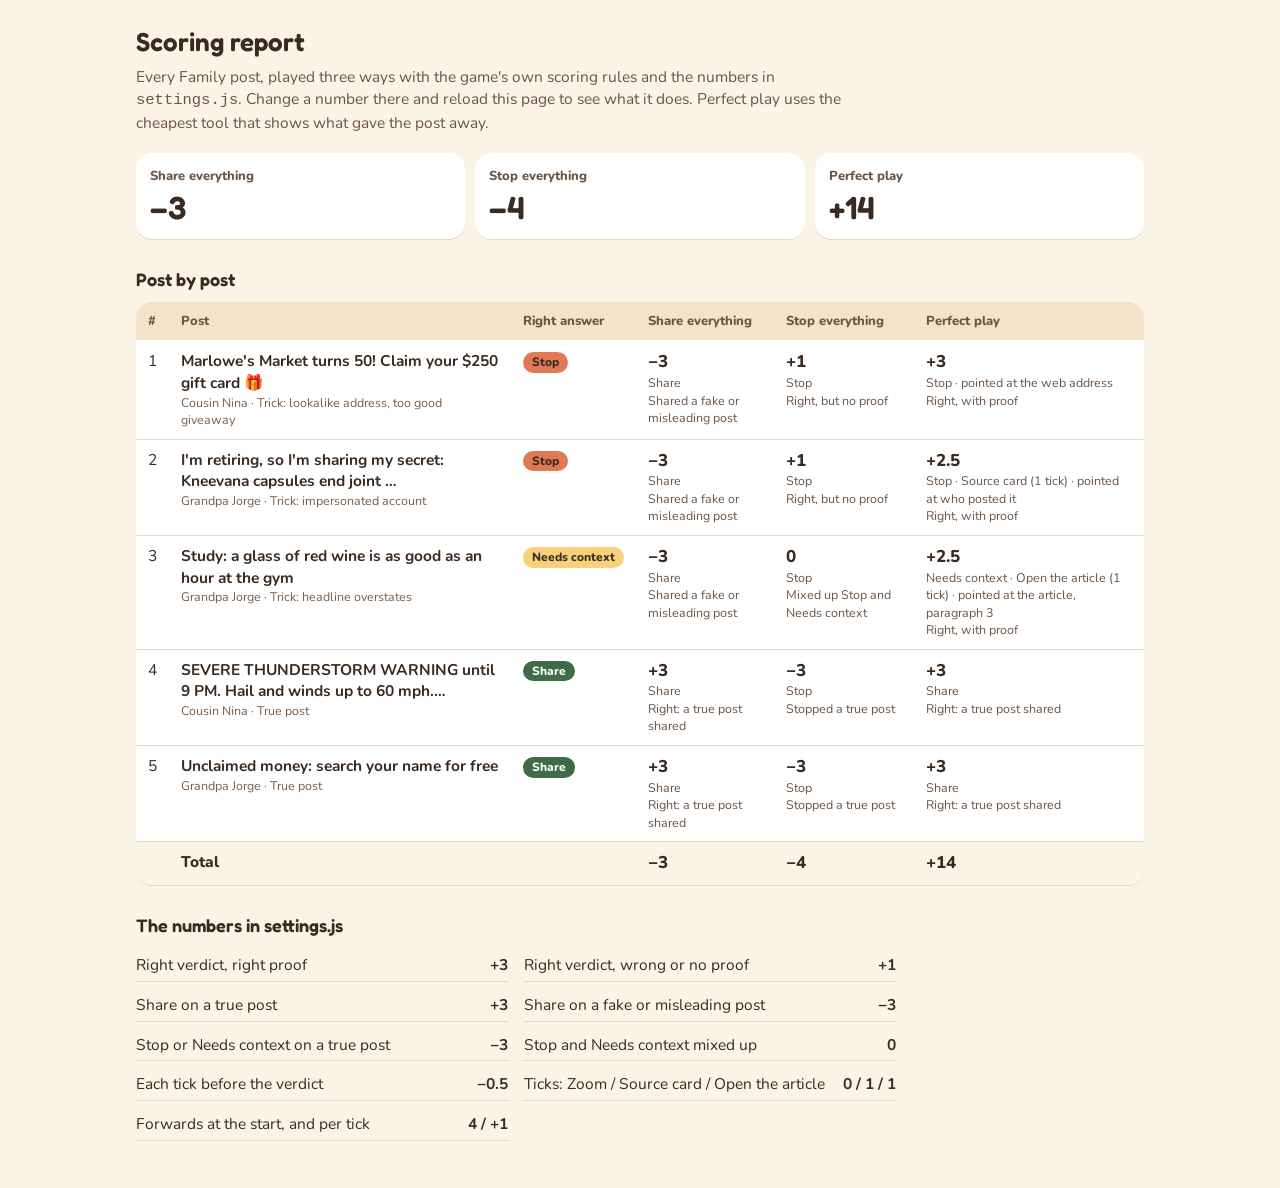
==== report.html @ e819bd72 "Sprint 2: checking tools, proof, scoring and a scoring report - Tapping the post opens a tool tray: " ====
<!doctype html>
<html lang="en">
<head>
  <meta charset="utf-8">
  <meta name="viewport" content="width=device-width, initial-scale=1">
  <title>Scoring report</title>
  <!-- Plays every post three ways (share everything, stop everything, perfect
       play) with the game's own scoring rules (scoring.js) and numbers
       (settings.js), and shows the points in a table. Change a number in
       settings.js and reload this page to see what it does. -->
  <link rel="stylesheet" href="fonts/fonts.css">
  <style>
    :root {
      --cream: #FBF3E6;
      --sand: #F3E3C8;
      --white: #FFFFFF;
      --ink: #3B2A20;
      --cocoa: #6B5444;
      --muted: #7A5E48;
      --brick: #9A4A28;
      --terracotta: #E07A55;
      --blush: #FBE3D6;
      --sage: #3F6B47;
      --marigold: #F6D27A;
      --shadow: #EAD9BF;
    }
    * { box-sizing: border-box; }
    body { margin: 0; background: var(--cream); color: var(--ink); font-family: "Nunito", system-ui, sans-serif; font-size: 15.5px; line-height: 1.4; }
    h1, h2 { font-family: "Fredoka", "Nunito", sans-serif; font-weight: 600; margin: 0; }
    .page { max-width: 1040px; margin: 0 auto; padding: 24px 16px 48px; }
    h1 { font-size: 26px; }
    h2 { font-size: 18px; margin: 28px 0 10px; }
    .intro { margin: 6px 0 0; color: var(--cocoa); max-width: 720px; }

    .totals { display: grid; grid-template-columns: repeat(3, minmax(0, 1fr)); gap: 10px; margin-top: 20px; }
    .total { background: var(--white); border-radius: 16px; padding: 14px; box-shadow: 0 1px 0 var(--shadow); }
    .total .name { font-size: 13px; font-weight: 800; color: var(--cocoa); }
    .total .points { font-family: "Fredoka", "Nunito", sans-serif; font-weight: 600; font-size: 32px; line-height: 1.1; margin-top: 4px; }

    .table-wrap { overflow-x: auto; background: var(--white); border-radius: 16px; box-shadow: 0 1px 0 var(--shadow); }
    table { width: 100%; min-width: 760px; border-collapse: collapse; }
    th, td { text-align: left; vertical-align: top; padding: 10px 12px; }
    thead th { background: var(--sand); font-size: 13px; font-weight: 800; color: var(--cocoa); }
    tbody tr + tr td, tfoot td { box-shadow: inset 0 1px 0 var(--shadow); }
    tfoot td { font-weight: 800; background: var(--cream); }
    .post-title { font-weight: 700; }
    .post-meta { font-size: 12.5px; color: var(--muted); }
    .points { font-weight: 800; font-size: 17px; white-space: nowrap; }
    .note { font-size: 12.5px; color: var(--cocoa); }
    .mark { display: inline-flex; align-items: center; gap: 4px; }

    .chip { display: inline-flex; align-items: center; gap: 4px; border-radius: 999px; padding: 2px 9px; font-size: 12px; font-weight: 800; white-space: nowrap; }
    .verdict-share { background: var(--sage); color: var(--white); }
    .verdict-stop { background: var(--terracotta); color: var(--ink); }
    .verdict-needs-context { background: var(--marigold); color: var(--ink); }

    .rules { margin: 0; padding: 0; list-style: none; display: grid; grid-template-columns: repeat(2, minmax(0, 1fr)); gap: 6px 16px; max-width: 760px; }
    .rules li { display: flex; justify-content: space-between; gap: 12px; padding: 6px 0; box-shadow: inset 0 -1px 0 var(--shadow); }
    .rules b { white-space: nowrap; }

    @media (max-width: 640px) {
      .totals { grid-template-columns: minmax(0, 1fr); }
      .rules { grid-template-columns: minmax(0, 1fr); }
    }
  </style>
</head>
<body>
  <div class="page">
    <h1>Scoring report</h1>
    <p class="intro">Every Family post, played three ways with the game's own scoring rules and the numbers in <code>settings.js</code>. Change a number there and reload this page to see what it does. Perfect play uses the cheapest tool that shows what gave the post away.</p>

    <div class="totals" id="totals"></div>

    <h2>Post by post</h2>
    <div class="table-wrap"><table>
      <thead><tr><th>#</th><th>Post</th><th>Right answer</th><th>Share everything</th><th>Stop everything</th><th>Perfect play</th></tr></thead>
      <tbody id="rows"></tbody>
      <tfoot><tr id="foot"></tr></tfoot>
    </table></div>

    <h2>The numbers in settings.js</h2>
    <ul class="rules" id="rules"></ul>
  </div>

  <script src="settings.js"></script>
  <script src="posts/family.js"></script>
  <script src="scoring.js"></script>
  <script>
    // Labels for this report only (it's for building, so it's in English)
    var STRATEGIES = [
      ["shareEverything", "Share everything"],
      ["stopEverything", "Stop everything"],
      ["perfect", "Perfect play"]
    ];
    var VERDICTS = { share: "Share", stop: "Stop", "needs-context": "Needs context" };
    var OUTCOMES = {
      rightShare: "Right: a true post shared",
      rightWithProof: "Right, with proof",
      rightNoProof: "Right, but no proof",
      sharedFalse: "Shared a fake or misleading post",
      stoppedTrue: "Stopped a true post",
      mixedUp: "Mixed up Stop and Needs context"
    };
    var TOOLS = { zoom: "Zoom", source: "Source card", article: "Open the article" };
    var CLUES = {
      "source.url": "the web address", headline: "the headline", image: "the picture", message: "the sender's message",
      date: "the date", finePrint: "the fine print", "source.about": "who posted it"
    };
    var POINTS = [
      ["rightVerdictRightProof", "Right verdict, right proof"],
      ["rightVerdictNoProof", "Right verdict, wrong or no proof"],
      ["rightShare", "Share on a true post"],
      ["sharedFalse", "Share on a fake or misleading post"],
      ["stoppedTrue", "Stop or Needs context on a true post"],
      ["mixedUp", "Stop and Needs context mixed up"],
      ["perTick", "Each tick before the verdict"]
    ];

    function esc(value) {
      return String(value).replace(/[&<>"]/g, function (c) { return { "&": "&amp;", "<": "&lt;", ">": "&gt;", '"': "&quot;" }[c]; });
    }

    function signed(n) { return (n > 0 ? "+" : "") + String(n + 0).replace("-", "−"); }

    function clueName(clue) {
      return CLUES[clue] || "the article, paragraph " + clue.replace("article.p", "");
    }

    function verdictChip(verdict) {
      return '<span class="chip verdict-' + verdict + '">' + VERDICTS[verdict] + "</span>";
    }

    // What a strategy did with a post, in a few words
    function describe(play, result) {
      var tools = Scoring.tools.filter(function (t) { return play.used[t]; }).map(function (t) { return TOOLS[t]; });
      var parts = [VERDICTS[play.verdict]];
      if (tools.length) parts.push(tools.join(", ") + " (" + result.ticks + (result.ticks === 1 ? " tick" : " ticks") + ")");
      if (play.proof) parts.push("pointed at " + clueName(play.proof));
      return parts.join(" · ") + "<br>" + OUTCOMES[result.outcome];
    }

    var totals = {};
    STRATEGIES.forEach(function (s) { totals[s[0]] = 0; });

    document.getElementById("rows").innerHTML = window.POSTS.map(function (post, i) {
      var cells = STRATEGIES.map(function (s) {
        var play = Scoring.strategies[s[0]](post);
        var result = Scoring.score(post, play);
        totals[s[0]] += result.total;
        return '<td><div class="points">' + signed(result.total) + '</div><div class="note">' + describe(play, result) + "</div></td>";
      }).join("");
      var tricks = post.tricks.length ? "Trick: " + post.tricks.join(", ").replace(/-/g, " ") : "True post";
      return "<tr><td>" + (i + 1) + '</td><td><div class="post-title">' + esc(post.text.en.headline.length > 70 ? post.text.en.headline.slice(0, 68) + "…" : post.text.en.headline) +
        '</div><div class="post-meta">' + esc(post.sender === "nina" ? "Cousin Nina" : "Grandpa Jorge") + " · " + esc(tricks) + "</div></td>" +
        "<td>" + verdictChip(post.verdict) + "</td>" + cells + "</tr>";
    }).join("");

    document.getElementById("foot").innerHTML = '<td></td><td>Total</td><td></td>' + STRATEGIES.map(function (s) {
      return '<td class="points">' + signed(totals[s[0]]) + "</td>";
    }).join("");

    document.getElementById("totals").innerHTML = STRATEGIES.map(function (s) {
      return '<div class="total"><div class="name">' + s[1] + '</div><div class="points">' + signed(totals[s[0]]) + "</div></div>";
    }).join("");

    var P = window.SETTINGS.points;
    document.getElementById("rules").innerHTML = POINTS.map(function (p) {
      return "<li><span>" + p[1] + "</span><b>" + signed(P[p[0]]) + "</b></li>";
    }).join("") +
      "<li><span>Ticks: Zoom / Source card / Open the article</span><b>" +
      [window.SETTINGS.toolTicks.zoom, window.SETTINGS.toolTicks.source, window.SETTINGS.toolTicks.article].join(" / ") + "</b></li>" +
      "<li><span>Forwards at the start, and per tick</span><b>" + window.SETTINGS.forwardsAtStart + " / +" + window.SETTINGS.forwardsPerTick + "</b></li>";
  </script>
</body>
</html>
---- fonts/fonts.css ----
/* Fredoka 600 and Nunito 400-800 (Latin letters, which cover Portuguese),
   embedded so the game works offline and never asks Google for them.
   Both are free under the SIL Open Font License: see the OFL files here. */

@font-face {
  font-family: "Fredoka";
  font-style: normal;
  font-weight: 600;
  font-display: swap;
  src: url([data-uri]) format("woff2");
  unicode-range: U+0000-00FF, U+0131, U+0152-0153, U+02BB-02BC, U+02C6, U+02DA, U+02DC, U+0304, U+0308, U+0329, U+2000-206F, U+20AC, U+2122, U+2191, U+2193, U+2212, U+2215, U+FEFF, U+FFFD;
}

@font-face {
  font-family: "Nunito";
  font-style: normal;
  font-weight: 400 800;
  font-display: swap;
  src: url([data-uri]) format("woff2");
  unicode-range: U+0000-00FF, U+0131, U+0152-0153, U+02BB-02BC, U+02C6, U+02DA, U+02DC, U+0304, U+0308, U+0329, U+2000-206F, U+20AC, U+2122, U+2191, U+2193, U+2212, U+2215, U+FEFF, U+FFFD;
}
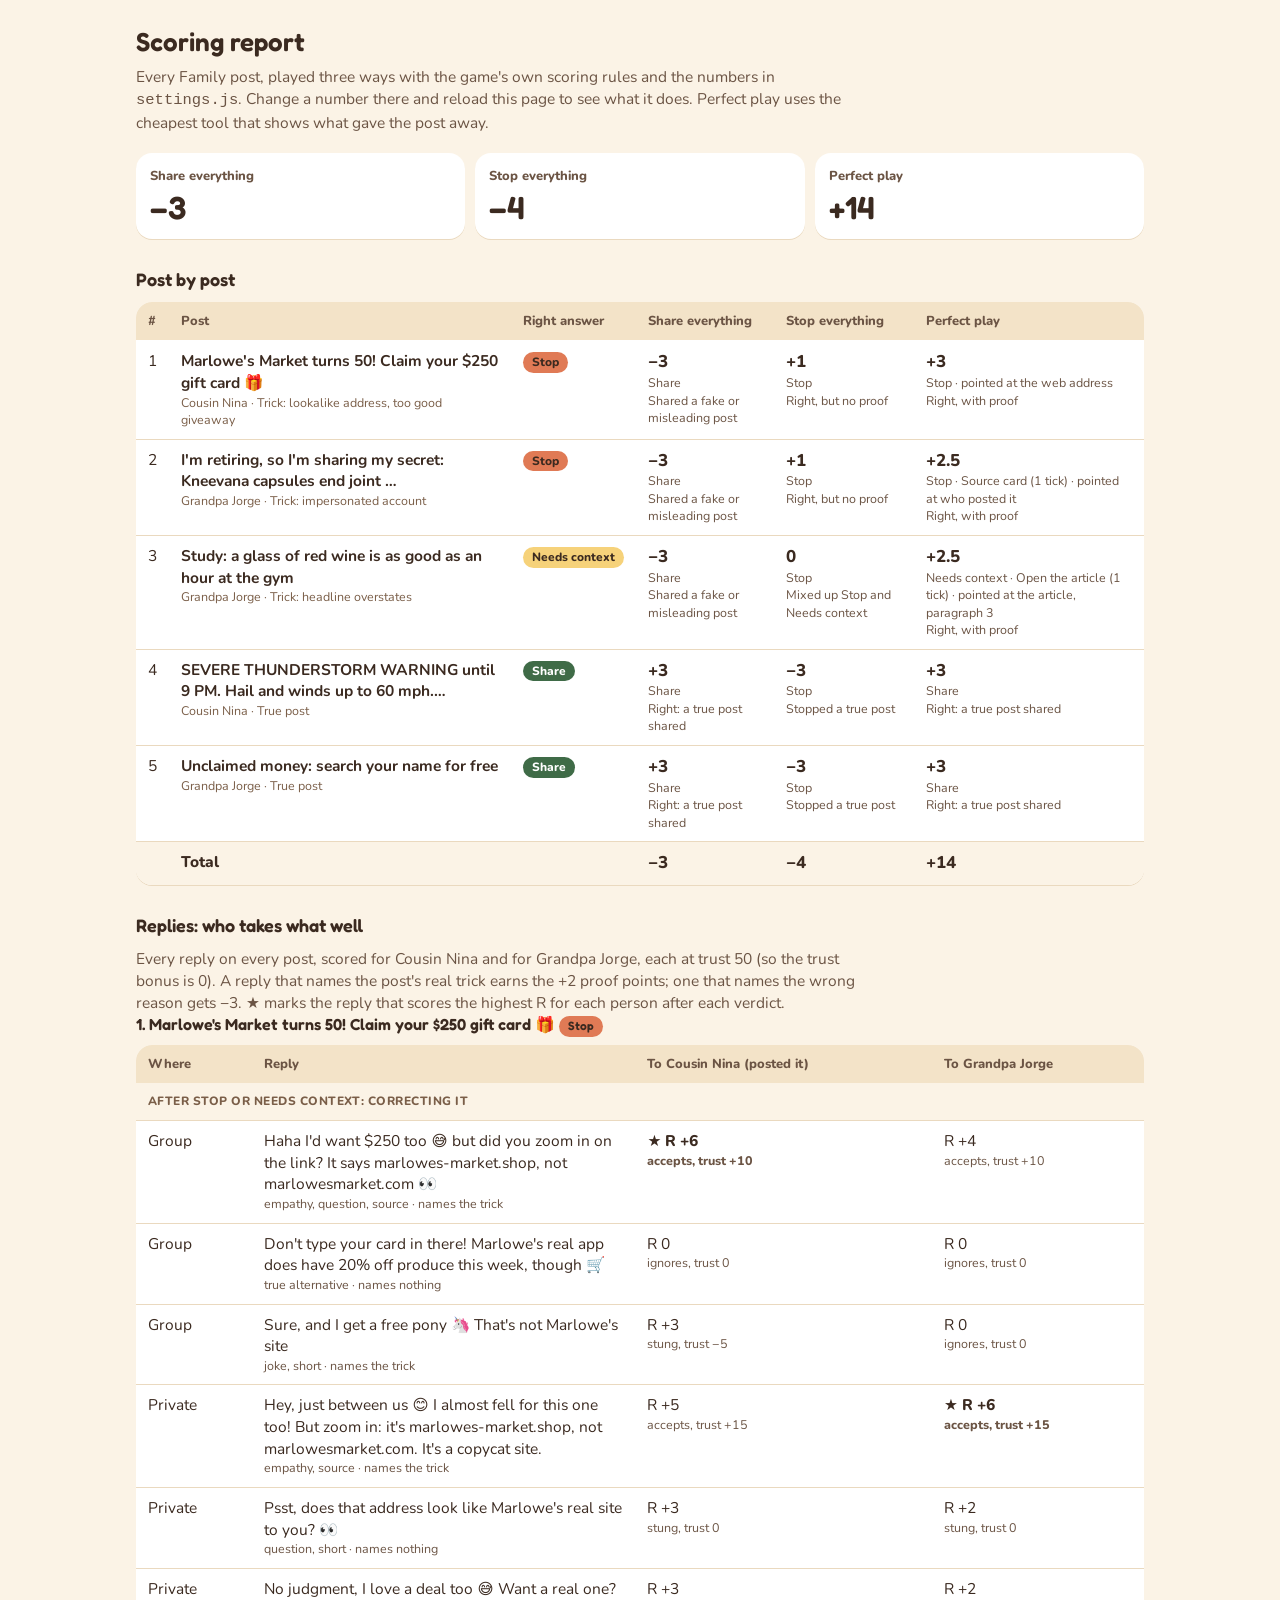
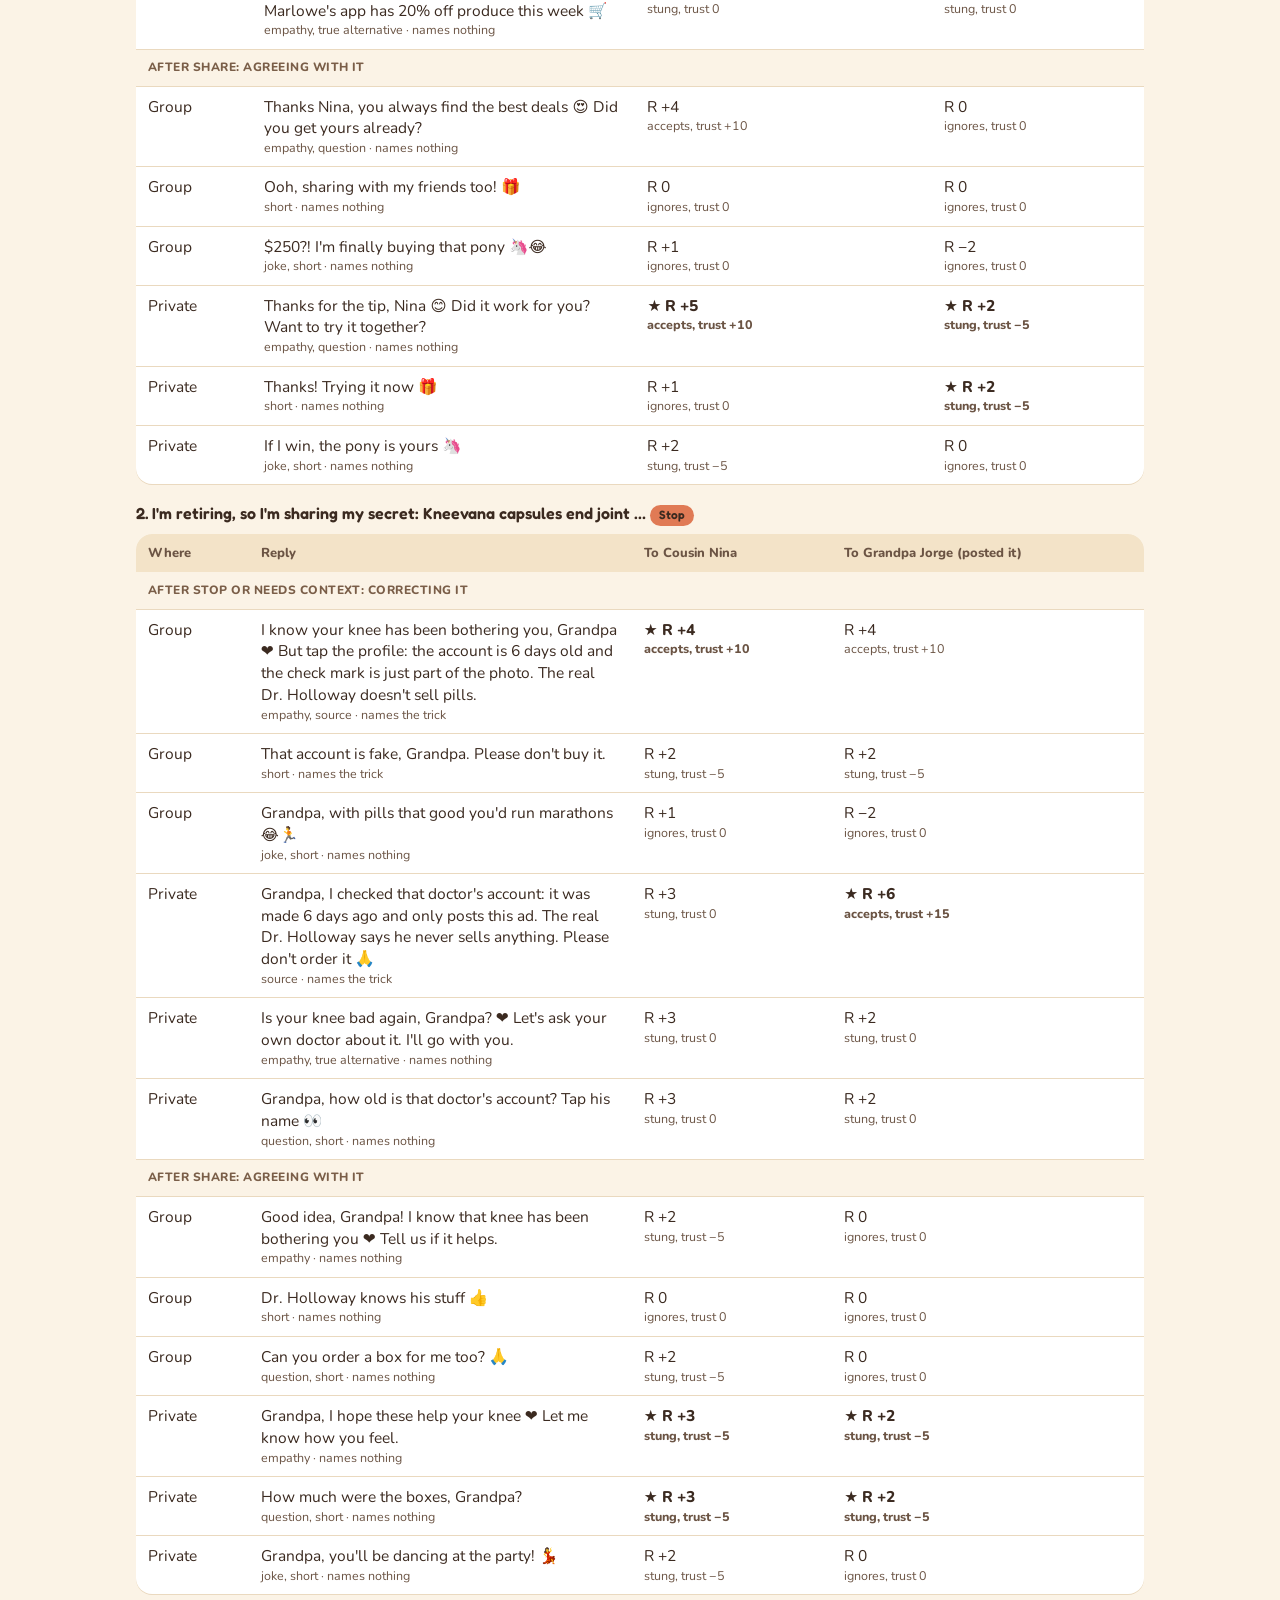
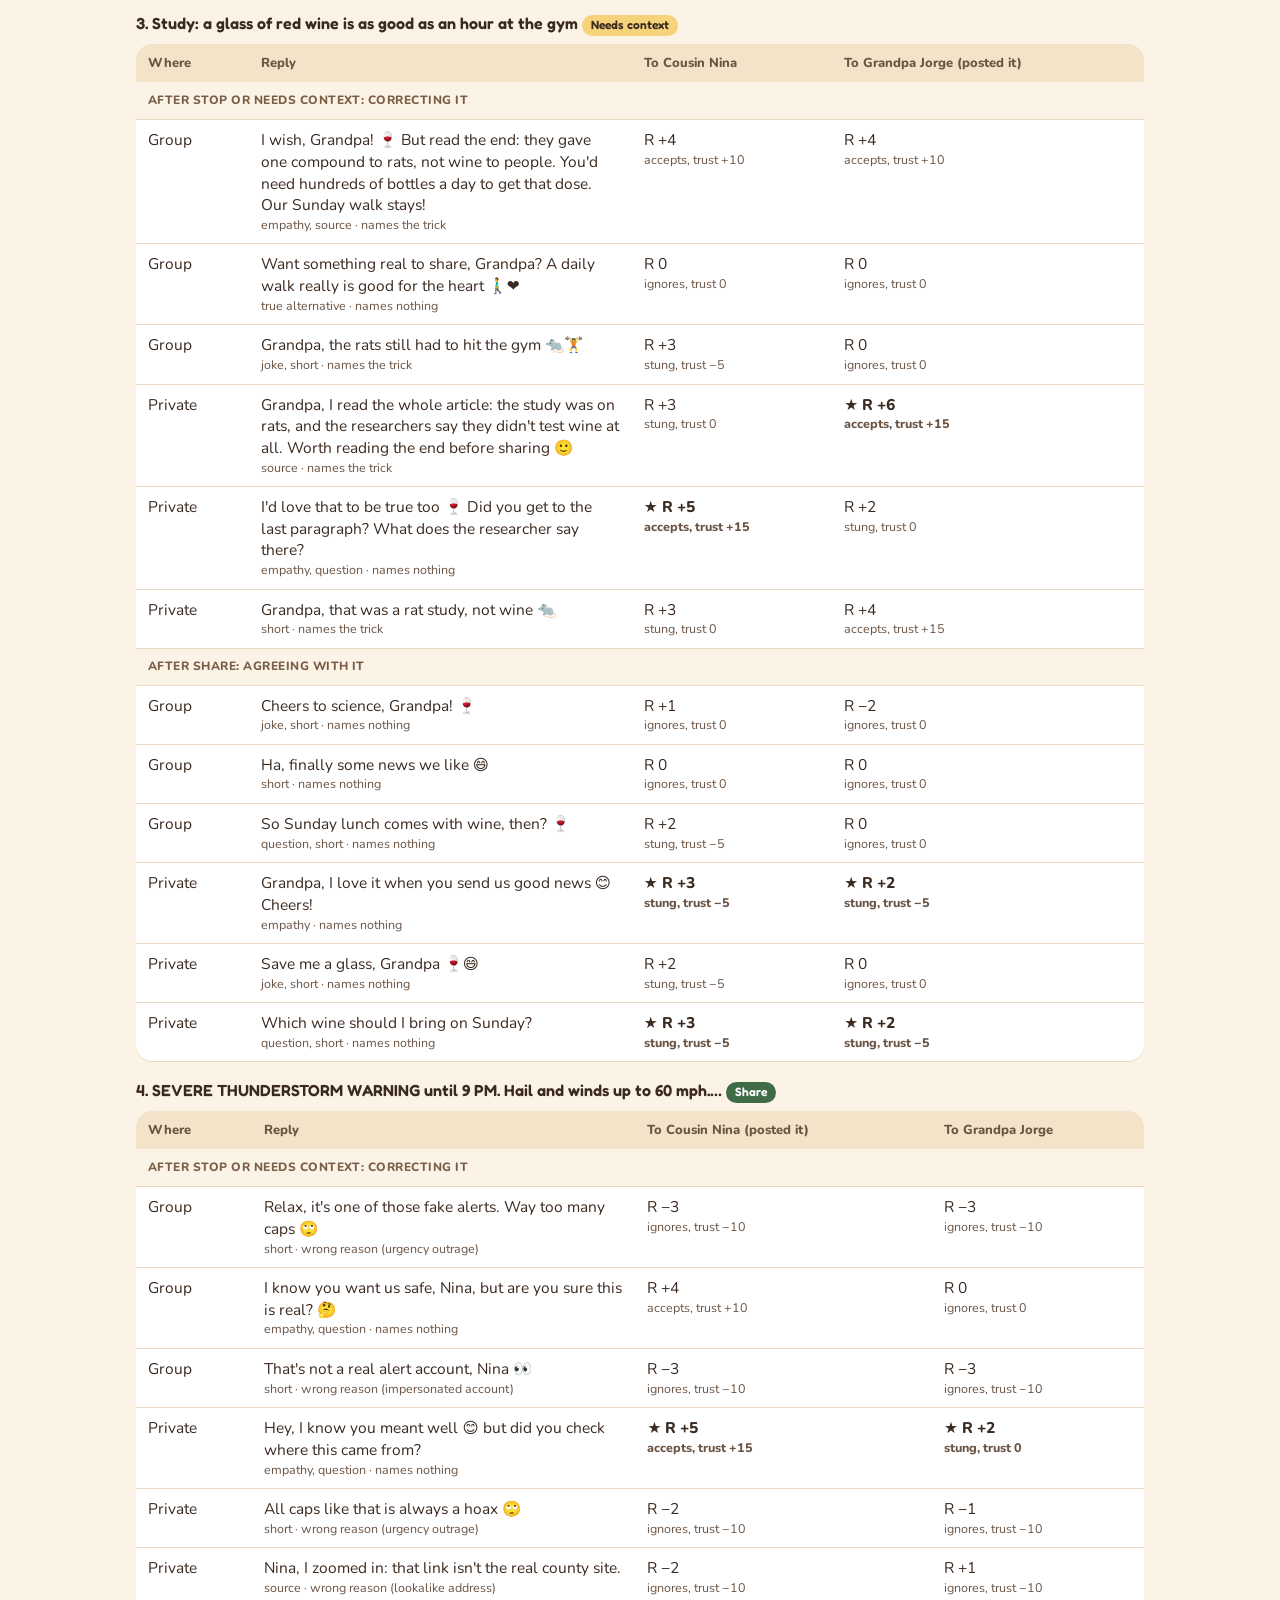
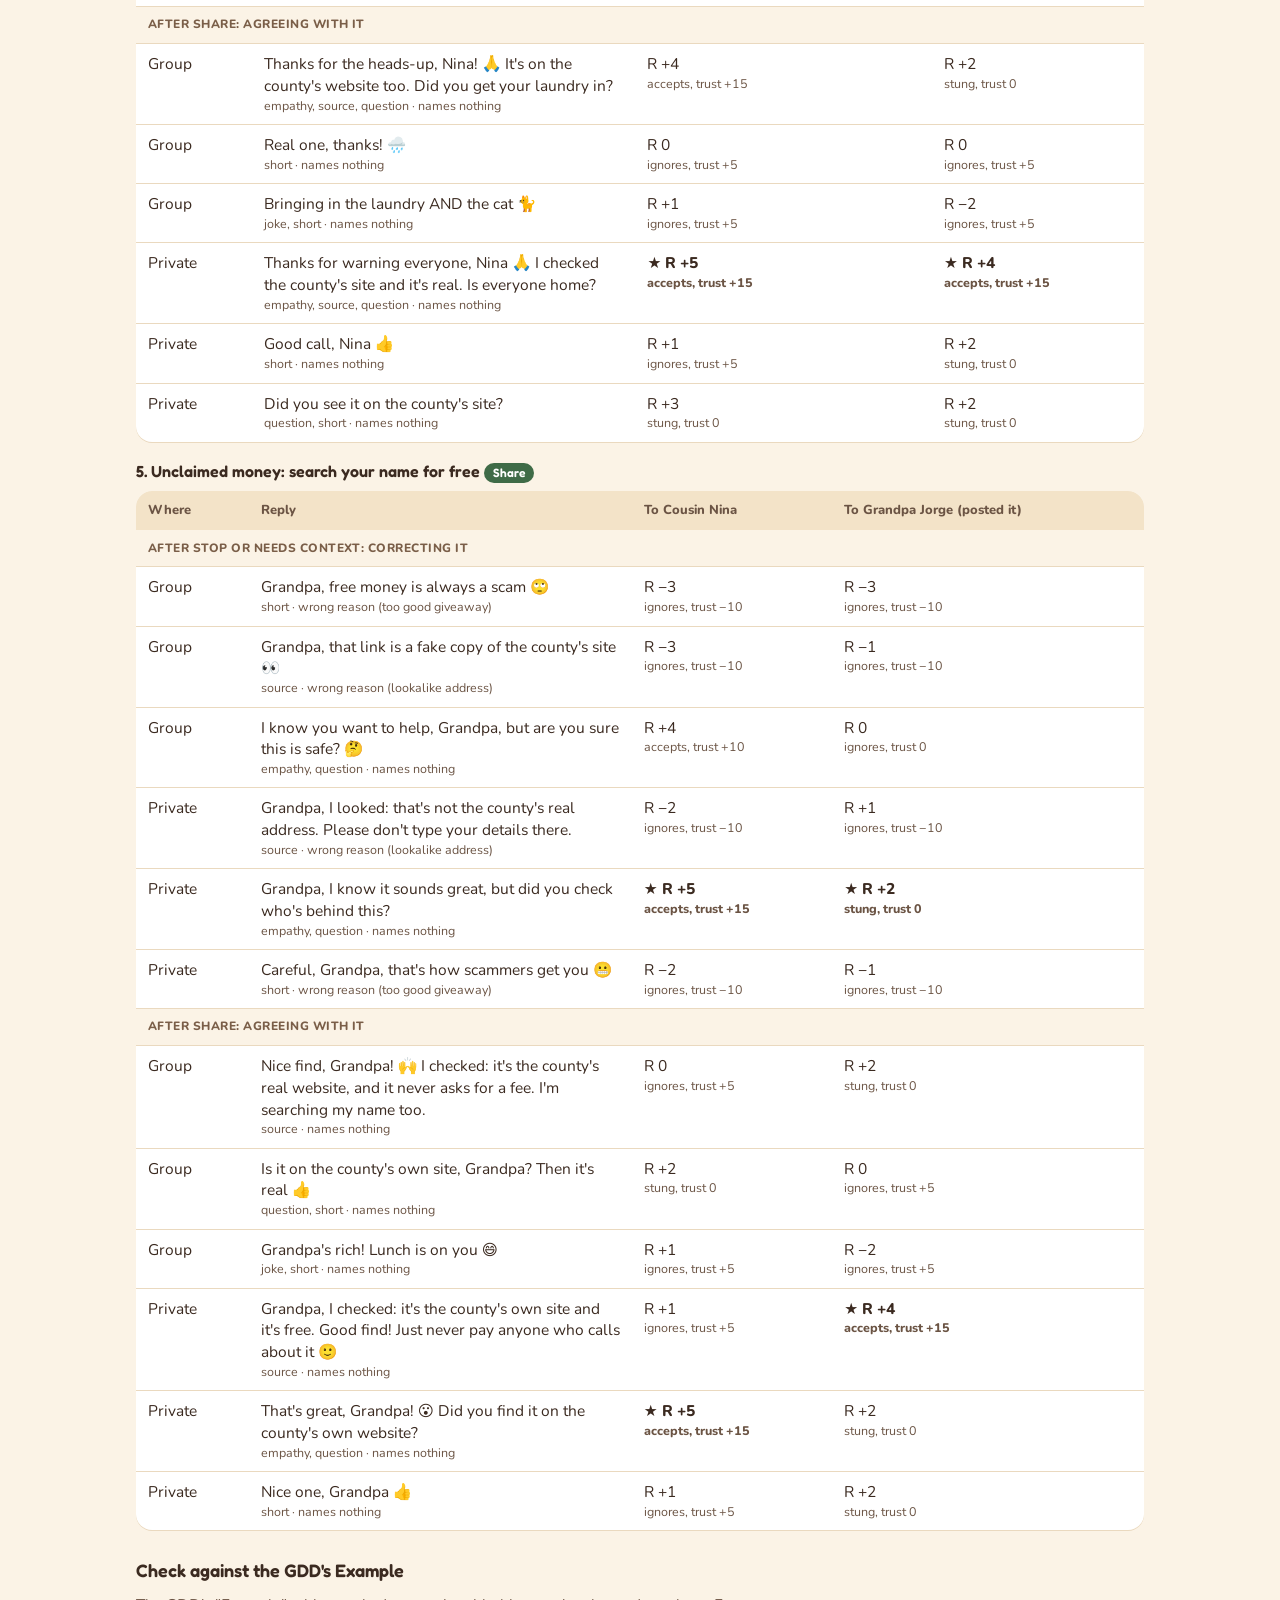
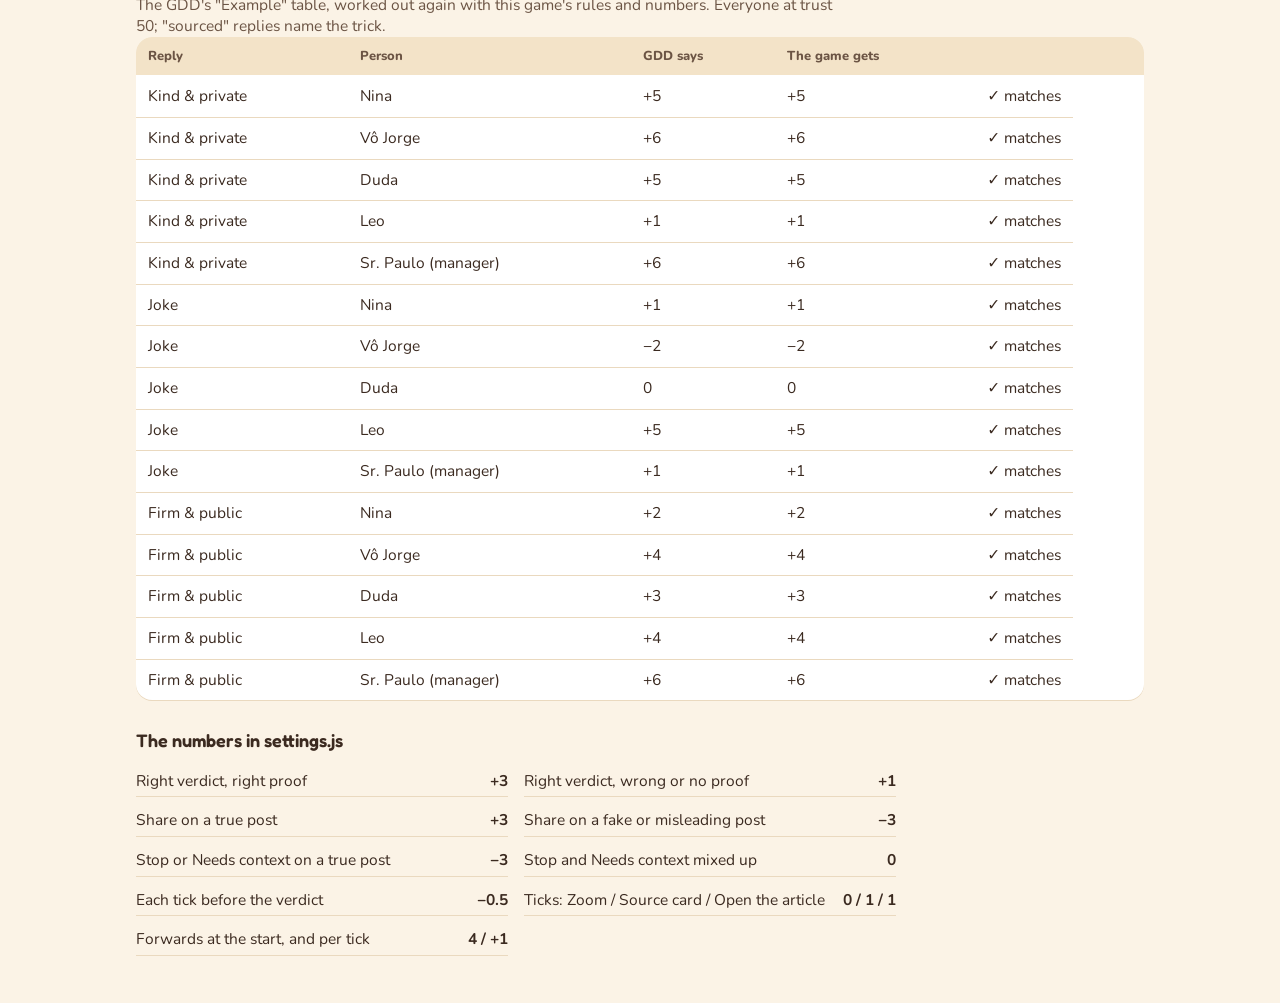
==== commit caebe61a: "Sprint 3: replies, reactions and trust - Every verdict gets a reply: agreeing after Share, correctin" ====
--- a/report.html
+++ b/report.html
@@ -58,6 +58,14 @@
     .rules li { display: flex; justify-content: space-between; gap: 12px; padding: 6px 0; box-shadow: inset 0 -1px 0 var(--shadow); }
     .rules b { white-space: nowrap; }
 
+    .post-replies { margin-bottom: 18px; }
+    .post-replies h3 { font-family: "Fredoka", "Nunito", sans-serif; font-weight: 600; font-size: 16px; margin: 0 0 8px; }
+    .replies-table { min-width: 860px; }
+    .replies-table td.words { width: 38%; }
+    .stance td { background: var(--cream); font-size: 12px; font-weight: 800; color: var(--muted); text-transform: uppercase; letter-spacing: .04em; }
+    .win { font-weight: 800; }
+    .example { min-width: 560px; }
+
     @media (max-width: 640px) {
       .totals { grid-template-columns: minmax(0, 1fr); }
       .rules { grid-template-columns: minmax(0, 1fr); }
@@ -76,6 +84,17 @@
       <thead><tr><th>#</th><th>Post</th><th>Right answer</th><th>Share everything</th><th>Stop everything</th><th>Perfect play</th></tr></thead>
       <tbody id="rows"></tbody>
       <tfoot><tr id="foot"></tr></tfoot>
+    </table></div>
+
+    <h2>Replies: who takes what well</h2>
+    <p class="intro">Every reply on every post, scored for Cousin Nina and for Grandpa Jorge, each at trust 50 (so the trust bonus is 0). A reply that names the post's real trick earns the +2 proof points; one that names the wrong reason gets −3. ★ marks the reply that scores the highest R for each person after each verdict.</p>
+    <div id="replies"></div>
+
+    <h2>Check against the GDD's Example</h2>
+    <p class="intro">The GDD's "Example" table, worked out again with this game's rules and numbers. Everyone at trust 50; "sourced" replies name the trick.</p>
+    <div class="table-wrap"><table class="example">
+      <thead><tr><th>Reply</th><th>Person</th><th>GDD says</th><th>The game gets</th><th></th></tr></thead>
+      <tbody id="example"></tbody>
     </table></div>
 
     <h2>The numbers in settings.js</h2>
@@ -163,6 +182,78 @@
       return '<div class="total"><div class="name">' + s[1] + '</div><div class="points">' + signed(totals[s[0]]) + "</div></div>";
     }).join("");
 
+    // ---------------------------------------------------------------- replies
+
+    var PEOPLE = [["nina", "Cousin Nina"], ["jorge", "Grandpa Jorge"]];
+    var REACTIONS = { accepts: "accepts", stung: "stung", ignores: "ignores", digsIn: "digs in" };
+    var FEATURE_NAMES = {
+      empathy: "empathy", source: "source", joke: "joke", short: "short",
+      question: "question", trueAlternative: "true alternative"
+    };
+    var START = window.SETTINGS.trustStart;
+
+    function replyTags(post, reply) {
+      var names = reply.features.map(function (f) { return FEATURE_NAMES[f]; });
+      var cite = !reply.cites ? "names nothing"
+        : post.tricks.indexOf(reply.cites) !== -1 ? "names the trick"
+        : "wrong reason (" + reply.cites.replace(/-/g, " ") + ")";
+      return names.join(", ") + " · " + cite;
+    }
+
+    function stanceRows(post, stance, label) {
+      var options = Scoring.replyOptions(post, stance);
+      // Score every option for each person, then find each person's best R
+      var scored = options.map(function (o) {
+        var row = { o: o };
+        PEOPLE.forEach(function (p) { row[p[0]] = Scoring.answer(post, o.reply, stance, o.channel, p[0], START); });
+        return row;
+      });
+      var best = {};
+      PEOPLE.forEach(function (p) {
+        best[p[0]] = Math.max.apply(null, scored.map(function (row) { return row[p[0]].R.total; }));
+      });
+      return '<tr class="stance"><td colspan="4">' + label + "</td></tr>" + scored.map(function (row) {
+        return "<tr><td>" + (row.o.channel === "group" ? "Group" : "Private") + "</td>" +
+          '<td class="words">' + esc(row.o.reply.en) + '<div class="note">' + esc(replyTags(post, row.o.reply)) + "</div></td>" +
+          PEOPLE.map(function (p) {
+            var a = row[p[0]];
+            var win = a.R.total === best[p[0]];
+            return '<td class="' + (win ? "win" : "") + '">' + (win ? "★ " : "") + "R " + signed(a.R.total) +
+              '<div class="note">' + REACTIONS[a.reaction] + ", trust " + signed(a.trustAfter - a.trustBefore) + "</div></td>";
+          }).join("") + "</tr>";
+      }).join("");
+    }
+
+    document.getElementById("replies").innerHTML = window.POSTS.map(function (post, i) {
+      return '<div class="post-replies"><h3>' + (i + 1) + ". " + esc(post.text.en.headline.length > 70 ? post.text.en.headline.slice(0, 68) + "…" : post.text.en.headline) + " " + verdictChip(post.verdict) + "</h3>" +
+        '<div class="table-wrap"><table class="replies-table"><thead><tr><th>Where</th><th>Reply</th>' +
+        PEOPLE.map(function (p) { return "<th>To " + p[1] + (p[0] === post.sender ? " (posted it)" : "") + "</th>"; }).join("") +
+        "</tr></thead><tbody>" +
+        stanceRows(post, "stop", "After Stop or Needs context: correcting it") +
+        stanceRows(post, "share", "After Share: agreeing with it") +
+        "</tbody></table></div></div>";
+    }).join("");
+
+    // ---------------------------------------------------------------- the GDD's Example
+
+    // The GDD's four people for its Example, and its replies, as plays
+    var EXAMPLE_POST = { verdict: "stop", tricks: ["the-trick"] };
+    var EXAMPLE = [
+      ["Kind & private", { features: ["empathy", "source"], cites: "the-trick" }, "private", { nina: 5, jorge: 6, duda: 5, leo: 1, paulo: 6 }],
+      ["Joke", { features: ["joke", "short"], cites: null }, "group", { nina: 1, jorge: -2, duda: 0, leo: 5, paulo: 1 }],
+      ["Firm & public", { features: ["short", "source"], cites: "the-trick" }, "group", { nina: 2, jorge: 4, duda: 3, leo: 4, paulo: 6 }]
+    ];
+    var EXAMPLE_PEOPLE = { nina: "Nina", jorge: "Vô Jorge", duda: "Duda", leo: "Leo", paulo: "Sr. Paulo (manager)" };
+
+    document.getElementById("example").innerHTML = EXAMPLE.map(function (ex) {
+      return Object.keys(ex[3]).map(function (person) {
+        var got = Scoring.answer(EXAMPLE_POST, ex[1], "stop", ex[2], person, START).R.total;
+        var ok = got === ex[3][person];
+        return "<tr><td>" + ex[0] + "</td><td>" + EXAMPLE_PEOPLE[person] + "</td><td>" + signed(ex[3][person]) + "</td><td>" + signed(got) + "</td>" +
+          '<td class="mark">' + (ok ? "✓ matches" : "✗ differs") + "</td></tr>";
+      }).join("");
+    }).join("");
+
     var P = window.SETTINGS.points;
     document.getElementById("rules").innerHTML = POINTS.map(function (p) {
       return "<li><span>" + p[1] + "</span><b>" + signed(P[p[0]]) + "</b></li>";
